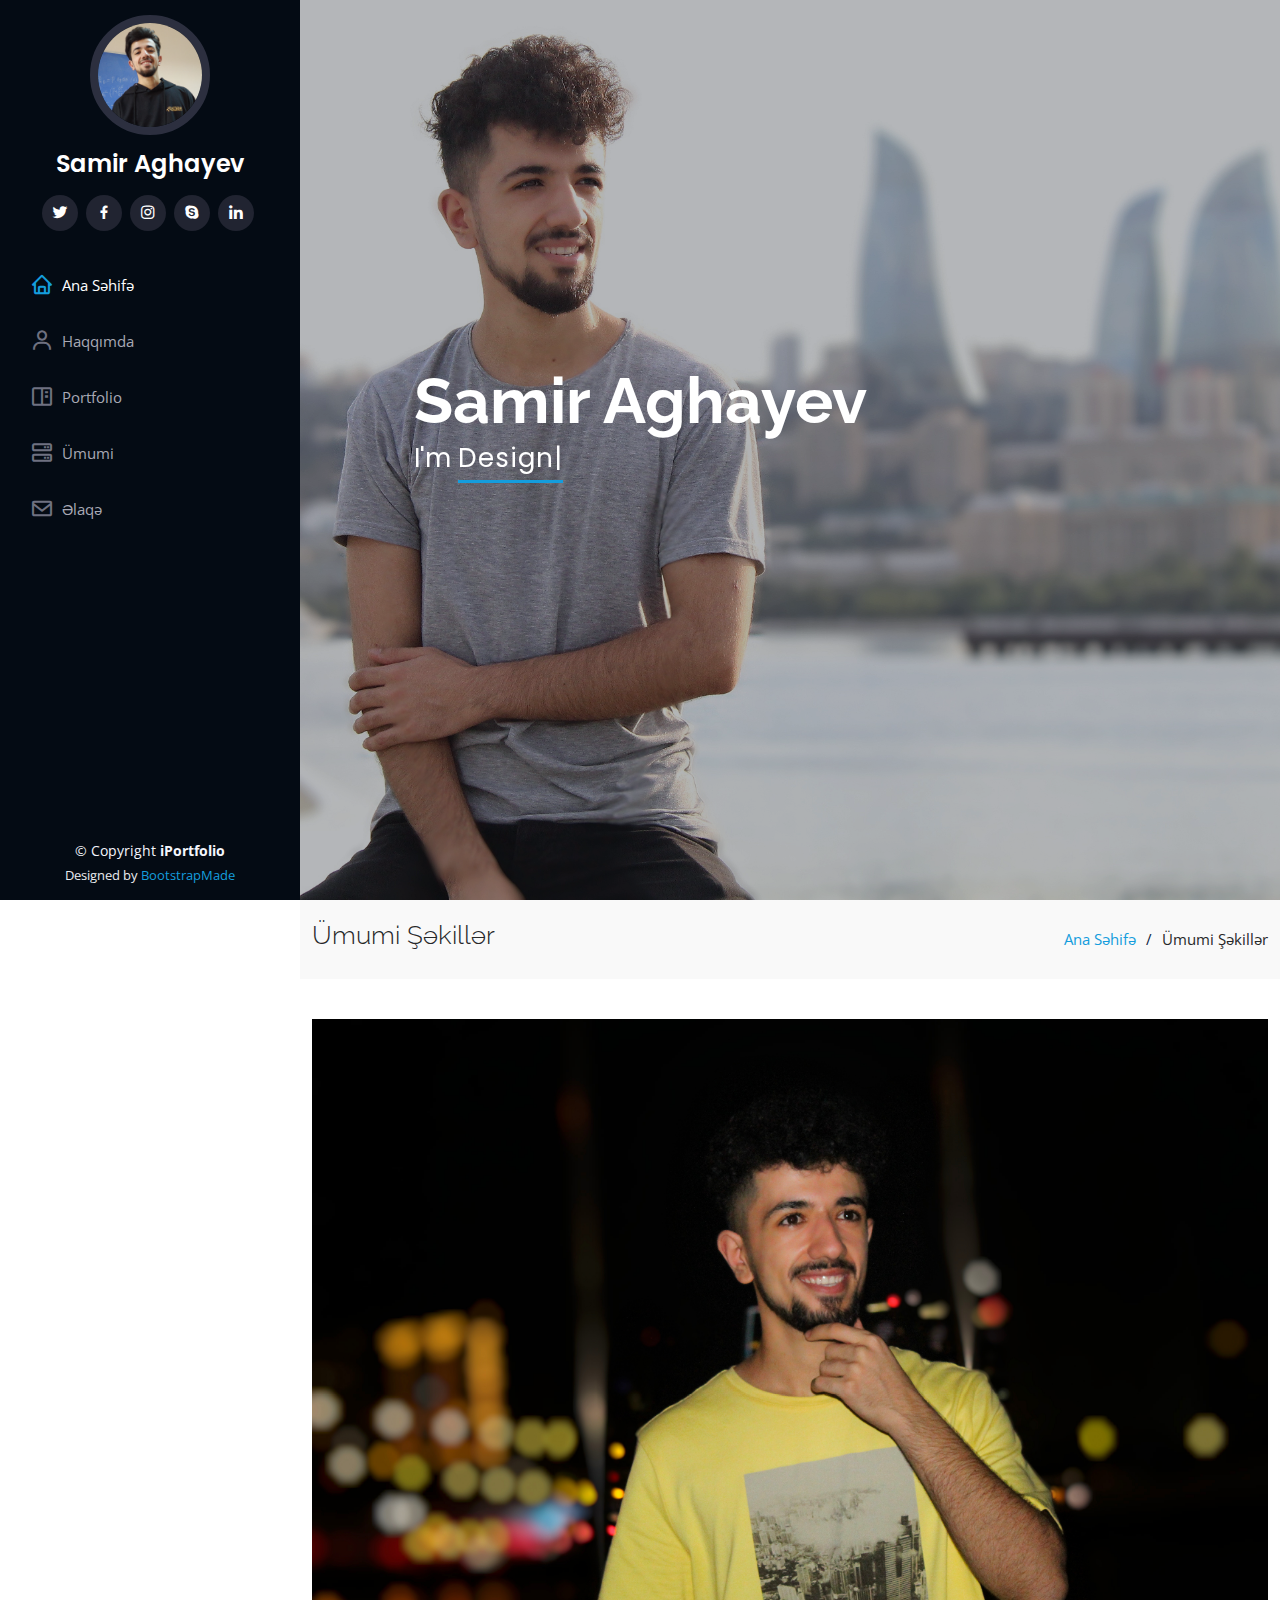
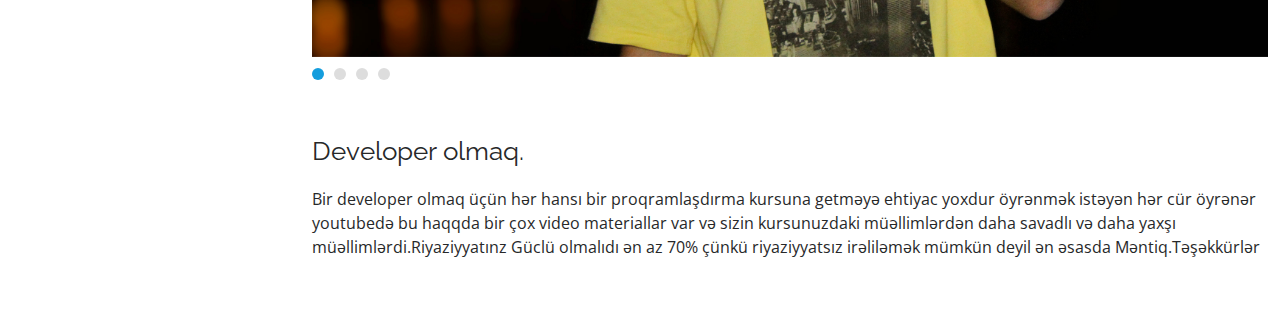
==== portfolio-details.html @ 98a458f2 "commit changes" ====
<!DOCTYPE html>
<html lang="en">

<head>
  <meta charset="utf-8">
  <meta content="width=device-width, initial-scale=1.0" name="viewport">

  <title>Aghayev's Page</title>
  <meta content="" name="description">
  <meta content="" name="keywords">

  <!-- Favicons -->
  <link href="assets/img/sa.png" rel="icon">
  <link href="assets/img/apple-touch-icon.png" rel="apple-touch-icon">

  <!-- Google Fonts -->
  <link href="https://fonts.googleapis.com/css?family=Open+Sans:300,300i,400,400i,600,600i,700,700i|Raleway:300,300i,400,400i,500,500i,600,600i,700,700i|Poppins:300,300i,400,400i,500,500i,600,600i,700,700i" rel="stylesheet">

  <!-- Vendor CSS Files -->
  <link href="assets/vendor/bootstrap/css/bootstrap.min.css" rel="stylesheet">
  <link href="assets/vendor/icofont/icofont.min.css" rel="stylesheet">
  <link href="assets/vendor/boxicons/css/boxicons.min.css" rel="stylesheet">
  <link href="assets/vendor/venobox/venobox.css" rel="stylesheet">
  <link href="assets/vendor/owl.carousel/assets/owl.carousel.min.css" rel="stylesheet">
  <link href="assets/vendor/aos/aos.css" rel="stylesheet">

  <!-- Template Main CSS File -->
  <link href="assets/css/style.css" rel="stylesheet">

  <!-- =======================================================
  * Template Name: iPortfolio - v2.0.3
  * Template URL: https://bootstrapmade.com/iportfolio-bootstrap-portfolio-websites-template/
  * Author: BootstrapMade.com
  * License: https://bootstrapmade.com/license/
  ======================================================== -->
</head>

<body>

  <!-- ======= Mobile nav toggle button ======= -->
  <button type="button" class="mobile-nav-toggle d-xl-none"><i class="icofont-navigation-menu"></i></button>

  <!-- ======= Header ======= -->
  <header id="header">
    <div class="d-flex flex-column">

      <div class="profile">
        <img src="assets/img/ded1.png" alt="" class="img-fluid rounded-circle">
        <h1 class="text-light"><a href="index.html">Samir Aghayev</a></h1>
        <div class="social-links mt-3 text-center">
          <a href="#" class="twitter"><i class="bx bxl-twitter"></i></a>
          <a href="#" class="facebook"><i class="bx bxl-facebook"></i></a>
          <a href="#" class="instagram"><i class="bx bxl-instagram"></i></a>
          <a href="#" class="google-plus"><i class="bx bxl-skype"></i></a>
          <a href="#" class="linkedin"><i class="bx bxl-linkedin"></i></a>
        </div>
      </div>

      <nav class="nav-menu">
        <ul>
          <li class="active"><a href="index.html"><i class="bx bx-home"></i> <span>Ana Səhifə</span></a></li>
          <li><a href="#about"><i class="bx bx-user"></i> <span>Haqqımda</span></a></li>
          <li><a href="#portfolio"><i class="bx bx-book-content"></i> Portfolio</a></li>
          <li><a href="#services"><i class="bx bx-server"></i> Ümumi</a></li>
          <li><a href="#contact"><i class="bx bx-envelope"></i> Əlaqə</a></li>

        </ul>
      </nav><!-- .nav-menu -->
      <button type="button" class="mobile-nav-toggle d-xl-none"><i class="icofont-navigation-menu"></i></button>

    </div>
  </header><!-- End Header -->

  <!-- ======= Hero Section ======= -->
  <section id="hero" class="d-flex flex-column justify-content-center align-items-center">
    <div class="hero-container" data-aos="fade-in">
      <h1>Samir Aghayev</h1>
      <p>I'm <span class="typed" data-typed-items="Designer, Developer, Student, Photographer"></span></p>
    </div>
  </section><!-- End Hero -->

  <main id="main">

    <!-- ======= Breadcrumbs ======= -->
    <section id="breadcrumbs" class="breadcrumbs">
      <div class="container">

        <div class="d-flex justify-content-between align-items-center">
          <h2>Ümumi Şəkillər</h2>
          <ol>
            <li><a href="index.html">Ana Səhifə</a></li>
            <li>Ümumi Şəkillər</li>
          </ol>
        </div>

      </div>
    </section><!-- End Breadcrumbs -->

    <!-- ======= Portfolio Details Section ======= -->
    <section id="portfolio-details" class="portfolio-details">
      <div class="container">

        <div class="portfolio-details-container">

          <div class="owl-carousel portfolio-details-carousel">
            <img src="assets/img/testimonials/1609260500590.jpg" class="img-fluid" alt="">
            <img src="assets/img/testimonials/1609260500582.jpeg" class="img-fluid" alt="">
            <img src="assets/img/testimonials/1609260500601.jpeg" class="img-fluid" alt="">
            <img src="assets/img/testimonials/1609260736816.jpeg" class="img-fluid" alt="">
          </div>

         

        <div class="portfolio-description">
          <h2>Developer olmaq.</h2>
          <p>
           Bir developer olmaq üçün hər hansı bir proqramlaşdırma kursuna getməyə ehtiyac yoxdur öyrənmək istəyən hər cür öyrənər youtubedə bu haqqda bir çox video materiallar var və sizin kursunuzdaki müəllimlərdən daha savadlı və daha yaxşı müəllimlərdi.Riyaziyyatınz Güclü olmalıdı ən az 70% çünkü riyaziyyatsız irəliləmək mümkün deyil ən əsasda Məntiq.Təşəkkürlər
          </p>
        </div>

      </div>
    </section><!-- End Portfolio Details Section -->

  </main><!-- End #main -->

  <!-- ======= Footer ======= -->
  <footer id="footer">
    <div class="container">
      <div class="copyright">
        &copy; Copyright <strong><span>iPortfolio</span></strong>
      </div>
      <div class="credits">
        <!-- All the links in the footer should remain intact. -->
        <!-- You can delete the links only if you purchased the pro version. -->
        <!-- Licensing information: https://bootstrapmade.com/license/ -->
        <!-- Purchase the pro version with working PHP/AJAX contact form: https://bootstrapmade.com/iportfolio-bootstrap-portfolio-websites-template/ -->
        Designed by <a href="https://bootstrapmade.com/">BootstrapMade</a>
      </div>
    </div>
  </footer><!-- End  Footer -->

  <a href="#" class="back-to-top"><i class="icofont-simple-up"></i></a>

  <!-- Vendor JS Files -->
  <script src="assets/vendor/jquery/jquery.min.js"></script>
  <script src="assets/vendor/bootstrap/js/bootstrap.bundle.min.js"></script>
  <script src="assets/vendor/jquery.easing/jquery.easing.min.js"></script>
  <script src="assets/vendor/php-email-form/validate.js"></script>
  <script src="assets/vendor/waypoints/jquery.waypoints.min.js"></script>
  <script src="assets/vendor/counterup/counterup.min.js"></script>
  <script src="assets/vendor/isotope-layout/isotope.pkgd.min.js"></script>
  <script src="assets/vendor/venobox/venobox.min.js"></script>
  <script src="assets/vendor/owl.carousel/owl.carousel.min.js"></script>
  <script src="assets/vendor/typed.js/typed.min.js"></script>
  <script src="assets/vendor/aos/aos.js"></script>

  <!-- Template Main JS File -->
  <script src="assets/js/main.js"></script>

</body>

</html>
---- assets/vendor/venobox/venobox.css ----
/* ------ venobox.css --------*/
.vbox-overlay *, .vbox-overlay *:before, .vbox-overlay *:after{
    -webkit-backface-visibility: hidden;
    -webkit-box-sizing:border-box;
    -moz-box-sizing:border-box;
    box-sizing:border-box;
}
.vbox-overlay * { 
    -webkit-backface-visibility: visible;
    backface-visibility: visible;
}
.vbox-overlay{
    display: -webkit-flex;
    display: flex;
    -webkit-flex-direction: column;
    flex-direction: column;
    -webkit-justify-content: center;
    justify-content: center;
    -webkit-align-items: center;
    align-items: center;
    position: fixed;
    left: 0;
    top: 0;
    bottom: 0;
    right: 0;
    z-index: 999999;
}

/* ----- navigation ----- */
.vbox-title{
    width: 100%;
    height: 40px;
    float: left;
    text-align: center;
    line-height: 28px;
    font-size: 12px;
    padding: 6px 50px;
    overflow: hidden;
    position: fixed;
    display: none;
    left: 0;
    z-index: 89;
}
.vbox-close{
    cursor: pointer;
    position: fixed;
    top: -1px;
    right: 0;
    width: 50px;
    height: 40px;
    padding: 6px;
    display: block;
    background-position:10px center;
    overflow: hidden;
    font-size: 24px;
    line-height: 1;
    text-align: center;
    z-index: 99;
}
.vbox-left{
    cursor: pointer;
    position: fixed;
    left: 0;
    height: 40px;
    overflow: hidden;
    line-height: 28px;
    font-size: 12px;
    z-index: 99;
    display: flex;
    align-items:center;
}
.vbox-num{
    display: inline-block;
    margin: 6px 0 6px 15px;
}
/* ----- Social share ----- */
.vbox-share{
    line-height: 28px;
    font-size: 12px;
    overflow: hidden;
    position: fixed;
    left: 0;
    z-index: 98;
    display: flex;
    align-items:center;
    justify-content: center;
    width: 100%;
    text-align: center;
}
.vbox-share svg{
    max-height: 28px;
    width: 28px;
    z-index: 10;
    margin-left: 12px;
    margin-top: 6px;
    margin-bottom: 6px;
    vertical-align: middle;
}


/* ----- navigation ARROWS ----- */
.vbox-next, .vbox-prev{
    position: fixed;
    top: 50%;
    margin-top: -15px;
    overflow: hidden;
    cursor: pointer;
    display: block;
    width: 45px;
    height: 45px;
    z-index: 99;
}
.vbox-next span, .vbox-prev span{
    position: relative;
    width: 20px;
    height: 20px;
    border: 2px solid transparent;
    border-top-color: #B6B6B6;
    border-right-color: #B6B6B6;
    text-indent: -100px;
    position: absolute;
    top: 8px;
    display: block;
}
.vbox-prev{
    left: 15px;
}
.vbox-next{
    right: 15px;
}
.vbox-prev span{
    left: 10px;
    -ms-transform: rotate(-135deg);
    -webkit-transform: rotate(-135deg);
    transform: rotate(-135deg);
}
.vbox-next span{
    -ms-transform: rotate(45deg);
    -webkit-transform: rotate(45deg);
    transform: rotate(45deg);
    right: 10px;
}
/* ------- inline window ------ */
.vbox-inline{
    width: 420px;
    height: 315px;
    height: 70vh;
    padding: 10px;
    background: #fff;
    margin: 0 auto;
    overflow: auto;
    text-align: left;
}
/* ------- Video & iFrames window ------ */
.venoframe{
    max-width: 100%;
    width: 100%;
    border: none;
    width: 100%;
    height: 260px;
    height: 70vh;
}
.venoframe.vbvid{
    height: 260px;
}
@media (min-width: 768px) {
    .venoframe, .vbox-inline{
        width: 90%;
        height: 360px;
        height: 70vh;
    }
    .venoframe.vbvid{
        width: 640px;
        height: 360px;
    }
}
@media (min-width: 992px) {
    .venoframe, .vbox-inline{
        max-width: 1200px;
        width: 80%;
        height: 540px;
        height: 70vh;
    }
    .venoframe.vbvid{
        width: 960px;
        height: 540px;
    }
}
/* 
Please do NOT edit this part! 
or at least read this note: http://i.imgur.com/7C0ws9e.gif
*/
.vbox-open{
    overflow: hidden;
}
.vbox-container{
    position: absolute;
    left: 0;
    right: 0;
    top: 0;
    bottom: 0;
    overflow-x: hidden;
    overflow-y: scroll;
    overflow-scrolling: touch;
    -webkit-overflow-scrolling: touch;
    z-index: 20;
    max-height: 100%;

}

.vbox-content{
    text-align: center;
    float: left;
    width: 100%;
    position: relative;
    overflow: hidden;
    padding: 20px 4%;
}
.vbox-container img{
    max-width: 100%;
    height: auto;
}
.vbox-figlio{
    box-shadow: 0 0 12px rgba(0,0,0,0.19), 0 6px 6px rgba(0,0,0,0.23);
    max-width: 100%;
    text-align: initial;
}
img.vbox-figlio{
    -webkit-user-select: none;
-khtml-user-select: none;
-moz-user-select: none;
-o-user-select: none;
user-select: none;
}
.vbox-content.swipe-left{
    margin-left: -200px !important;
}
.vbox-content.swipe-right{
    margin-left: 200px !important;
}
.vbox-animated{
    webkit-transition: margin 300ms ease-out;
    transition: margin 300ms ease-out;
}

/* ---------- preloader ----------
 * SPINKIT 
 * http://tobiasahlin.com/spinkit/
-------------------------------- */
.sk-double-bounce,.sk-rotating-plane{width:40px;height:40px;margin:40px auto}.sk-rotating-plane{background-color:#333;-webkit-animation:sk-rotatePlane 1.2s infinite ease-in-out;animation:sk-rotatePlane 1.2s infinite ease-in-out}@-webkit-keyframes sk-rotatePlane{0%{-webkit-transform:perspective(120px) rotateX(0) rotateY(0);transform:perspective(120px) rotateX(0) rotateY(0)}50%{-webkit-transform:perspective(120px) rotateX(-180.1deg) rotateY(0);transform:perspective(120px) rotateX(-180.1deg) rotateY(0)}100%{-webkit-transform:perspective(120px) rotateX(-180deg) rotateY(-179.9deg);transform:perspective(120px) rotateX(-180deg) rotateY(-179.9deg)}}@keyframes sk-rotatePlane{0%{-webkit-transform:perspective(120px) rotateX(0) rotateY(0);transform:perspective(120px) rotateX(0) rotateY(0)}50%{-webkit-transform:perspective(120px) rotateX(-180.1deg) rotateY(0);transform:perspective(120px) rotateX(-180.1deg) rotateY(0)}100%{-webkit-transform:perspective(120px) rotateX(-180deg) rotateY(-179.9deg);transform:perspective(120px) rotateX(-180deg) rotateY(-179.9deg)}}.sk-double-bounce{position:relative}.sk-double-bounce .sk-child{width:100%;height:100%;border-radius:50%;background-color:#333;opacity:.6;position:absolute;top:0;left:0;-webkit-animation:sk-doubleBounce 2s infinite ease-in-out;animation:sk-doubleBounce 2s infinite ease-in-out}.sk-chasing-dots .sk-child,.sk-spinner-pulse,.sk-three-bounce .sk-child{background-color:#333;border-radius:100%}.sk-double-bounce .sk-double-bounce2{-webkit-animation-delay:-1s;animation-delay:-1s}@-webkit-keyframes sk-doubleBounce{0%,100%{-webkit-transform:scale(0);transform:scale(0)}50%{-webkit-transform:scale(1);transform:scale(1)}}@keyframes sk-doubleBounce{0%,100%{-webkit-transform:scale(0);transform:scale(0)}50%{-webkit-transform:scale(1);transform:scale(1)}}.sk-wave{margin:40px auto;width:50px;height:40px;text-align:center;font-size:10px}.sk-wave .sk-rect{background-color:#333;height:100%;width:6px;display:inline-block;-webkit-animation:sk-waveStretchDelay 1.2s infinite ease-in-out;animation:sk-waveStretchDelay 1.2s infinite ease-in-out}.sk-wave .sk-rect1{-webkit-animation-delay:-1.2s;animation-delay:-1.2s}.sk-wave .sk-rect2{-webkit-animation-delay:-1.1s;animation-delay:-1.1s}.sk-wave .sk-rect3{-webkit-animation-delay:-1s;animation-delay:-1s}.sk-wave .sk-rect4{-webkit-animation-delay:-.9s;animation-delay:-.9s}.sk-wave .sk-rect5{-webkit-animation-delay:-.8s;animation-delay:-.8s}@-webkit-keyframes sk-waveStretchDelay{0%,100%,40%{-webkit-transform:scaleY(.4);transform:scaleY(.4)}20%{-webkit-transform:scaleY(1);transform:scaleY(1)}}@keyframes sk-waveStretchDelay{0%,100%,40%{-webkit-transform:scaleY(.4);transform:scaleY(.4)}20%{-webkit-transform:scaleY(1);transform:scaleY(1)}}.sk-wandering-cubes{margin:40px auto;width:40px;height:40px;position:relative}.sk-wandering-cubes .sk-cube{background-color:#333;width:10px;height:10px;position:absolute;top:0;left:0;-webkit-animation:sk-wanderingCube 1.8s ease-in-out -1.8s infinite both;animation:sk-wanderingCube 1.8s ease-in-out -1.8s infinite both}.sk-chasing-dots,.sk-spinner-pulse{width:40px;height:40px;margin:40px auto}.sk-wandering-cubes .sk-cube2{-webkit-animation-delay:-.9s;animation-delay:-.9s}@-webkit-keyframes sk-wanderingCube{0%{-webkit-transform:rotate(0);transform:rotate(0)}25%{-webkit-transform:translateX(30px) rotate(-90deg) scale(.5);transform:translateX(30px) rotate(-90deg) scale(.5)}50%{-webkit-transform:translateX(30px) translateY(30px) rotate(-179deg);transform:translateX(30px) translateY(30px) rotate(-179deg)}50.1%{-webkit-transform:translateX(30px) translateY(30px) rotate(-180deg);transform:translateX(30px) translateY(30px) rotate(-180deg)}75%{-webkit-transform:translateX(0) translateY(30px) rotate(-270deg) scale(.5);transform:translateX(0) translateY(30px) rotate(-270deg) scale(.5)}100%{-webkit-transform:rotate(-360deg);transform:rotate(-360deg)}}@keyframes sk-wanderingCube{0%{-webkit-transform:rotate(0);transform:rotate(0)}25%{-webkit-transform:translateX(30px) rotate(-90deg) scale(.5);transform:translateX(30px) rotate(-90deg) scale(.5)}50%{-webkit-transform:translateX(30px) translateY(30px) rotate(-179deg);transform:translateX(30px) translateY(30px) rotate(-179deg)}50.1%{-webkit-transform:translateX(30px) translateY(30px) rotate(-180deg);transform:translateX(30px) translateY(30px) rotate(-180deg)}75%{-webkit-transform:translateX(0) translateY(30px) rotate(-270deg) scale(.5);transform:translateX(0) translateY(30px) rotate(-270deg) scale(.5)}100%{-webkit-transform:rotate(-360deg);transform:rotate(-360deg)}}.sk-spinner-pulse{-webkit-animation:sk-pulseScaleOut 1s infinite ease-in-out;animation:sk-pulseScaleOut 1s infinite ease-in-out}@-webkit-keyframes sk-pulseScaleOut{0%{-webkit-transform:scale(0);transform:scale(0)}100%{-webkit-transform:scale(1);transform:scale(1);opacity:0}}@keyframes sk-pulseScaleOut{0%{-webkit-transform:scale(0);transform:scale(0)}100%{-webkit-transform:scale(1);transform:scale(1);opacity:0}}.sk-chasing-dots{position:relative;text-align:center;-webkit-animation:sk-chasingDotsRotate 2s infinite linear;animation:sk-chasingDotsRotate 2s infinite linear}.sk-chasing-dots .sk-child{width:60%;height:60%;display:inline-block;position:absolute;top:0;-webkit-animation:sk-chasingDotsBounce 2s infinite ease-in-out;animation:sk-chasingDotsBounce 2s infinite ease-in-out}.sk-chasing-dots .sk-dot2{top:auto;bottom:0;-webkit-animation-delay:-1s;animation-delay:-1s}@-webkit-keyframes sk-chasingDotsRotate{100%{-webkit-transform:rotate(360deg);transform:rotate(360deg)}}@keyframes sk-chasingDotsRotate{100%{-webkit-transform:rotate(360deg);transform:rotate(360deg)}}@-webkit-keyframes sk-chasingDotsBounce{0%,100%{-webkit-transform:scale(0);transform:scale(0)}50%{-webkit-transform:scale(1);transform:scale(1)}}@keyframes sk-chasingDotsBounce{0%,100%{-webkit-transform:scale(0);transform:scale(0)}50%{-webkit-transform:scale(1);transform:scale(1)}}.sk-three-bounce{margin:40px auto;width:80px;text-align:center}.sk-three-bounce .sk-child{width:20px;height:20px;display:inline-block;-webkit-animation:sk-three-bounce 1.4s ease-in-out 0s infinite both;animation:sk-three-bounce 1.4s ease-in-out 0s infinite both}.sk-circle .sk-child:before,.sk-fading-circle .sk-circle:before{display:block;border-radius:100%;content:'';background-color:#333}.sk-three-bounce .sk-bounce1{-webkit-animation-delay:-.32s;animation-delay:-.32s}.sk-three-bounce .sk-bounce2{-webkit-animation-delay:-.16s;animation-delay:-.16s}@-webkit-keyframes sk-three-bounce{0%,100%,80%{-webkit-transform:scale(0);transform:scale(0)}40%{-webkit-transform:scale(1);transform:scale(1)}}@keyframes sk-three-bounce{0%,100%,80%{-webkit-transform:scale(0);transform:scale(0)}40%{-webkit-transform:scale(1);transform:scale(1)}}.sk-circle{margin:40px auto;width:40px;height:40px;position:relative}.sk-circle .sk-child{width:100%;height:100%;position:absolute;left:0;top:0}.sk-circle .sk-child:before{margin:0 auto;width:15%;height:15%;-webkit-animation:sk-circleBounceDelay 1.2s infinite ease-in-out both;animation:sk-circleBounceDelay 1.2s infinite ease-in-out both}.sk-circle .sk-circle2{-webkit-transform:rotate(30deg);-ms-transform:rotate(30deg);transform:rotate(30deg)}.sk-circle .sk-circle3{-webkit-transform:rotate(60deg);-ms-transform:rotate(60deg);transform:rotate(60deg)}.sk-circle .sk-circle4{-webkit-transform:rotate(90deg);-ms-transform:rotate(90deg);transform:rotate(90deg)}.sk-circle .sk-circle5{-webkit-transform:rotate(120deg);-ms-transform:rotate(120deg);transform:rotate(120deg)}.sk-circle .sk-circle6{-webkit-transform:rotate(150deg);-ms-transform:rotate(150deg);transform:rotate(150deg)}.sk-circle .sk-circle7{-webkit-transform:rotate(180deg);-ms-transform:rotate(180deg);transform:rotate(180deg)}.sk-circle .sk-circle8{-webkit-transform:rotate(210deg);-ms-transform:rotate(210deg);transform:rotate(210deg)}.sk-circle .sk-circle9{-webkit-transform:rotate(240deg);-ms-transform:rotate(240deg);transform:rotate(240deg)}.sk-circle .sk-circle10{-webkit-transform:rotate(270deg);-ms-transform:rotate(270deg);transform:rotate(270deg)}.sk-circle .sk-circle11{-webkit-transform:rotate(300deg);-ms-transform:rotate(300deg);transform:rotate(300deg)}.sk-circle .sk-circle12{-webkit-transform:rotate(330deg);-ms-transform:rotate(330deg);transform:rotate(330deg)}.sk-circle .sk-circle2:before{-webkit-animation-delay:-1.1s;animation-delay:-1.1s}.sk-circle .sk-circle3:before{-webkit-animation-delay:-1s;animation-delay:-1s}.sk-circle .sk-circle4:before{-webkit-animation-delay:-.9s;animation-delay:-.9s}.sk-circle .sk-circle5:before{-webkit-animation-delay:-.8s;animation-delay:-.8s}.sk-circle .sk-circle6:before{-webkit-animation-delay:-.7s;animation-delay:-.7s}.sk-circle .sk-circle7:before{-webkit-animation-delay:-.6s;animation-delay:-.6s}.sk-circle .sk-circle8:before{-webkit-animation-delay:-.5s;animation-delay:-.5s}.sk-circle .sk-circle9:before{-webkit-animation-delay:-.4s;animation-delay:-.4s}.sk-circle .sk-circle10:before{-webkit-animation-delay:-.3s;animation-delay:-.3s}.sk-circle .sk-circle11:before{-webkit-animation-delay:-.2s;animation-delay:-.2s}.sk-circle .sk-circle12:before{-webkit-animation-delay:-.1s;animation-delay:-.1s}@-webkit-keyframes sk-circleBounceDelay{0%,100%,80%{-webkit-transform:scale(0);transform:scale(0)}40%{-webkit-transform:scale(1);transform:scale(1)}}@keyframes sk-circleBounceDelay{0%,100%,80%{-webkit-transform:scale(0);transform:scale(0)}40%{-webkit-transform:scale(1);transform:scale(1)}}.sk-cube-grid{width:40px;height:40px;margin:40px auto}.sk-cube-grid .sk-cube{width:33.33%;height:33.33%;background-color:#333;float:left;-webkit-animation:sk-cubeGridScaleDelay 1.3s infinite ease-in-out;animation:sk-cubeGridScaleDelay 1.3s infinite ease-in-out}.sk-cube-grid .sk-cube1{-webkit-animation-delay:.2s;animation-delay:.2s}.sk-cube-grid .sk-cube2{-webkit-animation-delay:.3s;animation-delay:.3s}.sk-cube-grid .sk-cube3{-webkit-animation-delay:.4s;animation-delay:.4s}.sk-cube-grid .sk-cube4{-webkit-animation-delay:.1s;animation-delay:.1s}.sk-cube-grid .sk-cube5{-webkit-animation-delay:.2s;animation-delay:.2s}.sk-cube-grid .sk-cube6{-webkit-animation-delay:.3s;animation-delay:.3s}.sk-cube-grid .sk-cube7{-webkit-animation-delay:0ms;animation-delay:0ms}.sk-cube-grid .sk-cube8{-webkit-animation-delay:.1s;animation-delay:.1s}.sk-cube-grid .sk-cube9{-webkit-animation-delay:.2s;animation-delay:.2s}@-webkit-keyframes sk-cubeGridScaleDelay{0%,100%,70%{-webkit-transform:scale3D(1,1,1);transform:scale3D(1,1,1)}35%{-webkit-transform:scale3D(0,0,1);transform:scale3D(0,0,1)}}@keyframes sk-cubeGridScaleDelay{0%,100%,70%{-webkit-transform:scale3D(1,1,1);transform:scale3D(1,1,1)}35%{-webkit-transform:scale3D(0,0,1);transform:scale3D(0,0,1)}}.sk-fading-circle{margin:40px auto;width:40px;height:40px;position:relative}.sk-fading-circle .sk-circle{width:100%;height:100%;position:absolute;left:0;top:0}.sk-fading-circle .sk-circle:before{margin:0 auto;width:15%;height:15%;-webkit-animation:sk-circleFadeDelay 1.2s infinite ease-in-out both;animation:sk-circleFadeDelay 1.2s infinite ease-in-out both}.sk-fading-circle .sk-circle2{-webkit-transform:rotate(30deg);-ms-transform:rotate(30deg);transform:rotate(30deg)}.sk-fading-circle .sk-circle3{-webkit-transform:rotate(60deg);-ms-transform:rotate(60deg);transform:rotate(60deg)}.sk-fading-circle .sk-circle4{-webkit-transform:rotate(90deg);-ms-transform:rotate(90deg);transform:rotate(90deg)}.sk-fading-circle .sk-circle5{-webkit-transform:rotate(120deg);-ms-transform:rotate(120deg);transform:rotate(120deg)}.sk-fading-circle .sk-circle6{-webkit-transform:rotate(150deg);-ms-transform:rotate(150deg);transform:rotate(150deg)}.sk-fading-circle .sk-circle7{-webkit-transform:rotate(180deg);-ms-transform:rotate(180deg);transform:rotate(180deg)}.sk-fading-circle .sk-circle8{-webkit-transform:rotate(210deg);-ms-transform:rotate(210deg);transform:rotate(210deg)}.sk-fading-circle .sk-circle9{-webkit-transform:rotate(240deg);-ms-transform:rotate(240deg);transform:rotate(240deg)}.sk-fading-circle .sk-circle10{-webkit-transform:rotate(270deg);-ms-transform:rotate(270deg);transform:rotate(270deg)}.sk-fading-circle .sk-circle11{-webkit-transform:rotate(300deg);-ms-transform:rotate(300deg);transform:rotate(300deg)}.sk-fading-circle .sk-circle12{-webkit-transform:rotate(330deg);-ms-transform:rotate(330deg);transform:rotate(330deg)}.sk-fading-circle .sk-circle2:before{-webkit-animation-delay:-1.1s;animation-delay:-1.1s}.sk-fading-circle .sk-circle3:before{-webkit-animation-delay:-1s;animation-delay:-1s}.sk-fading-circle .sk-circle4:before{-webkit-animation-delay:-.9s;animation-delay:-.9s}.sk-fading-circle .sk-circle5:before{-webkit-animation-delay:-.8s;animation-delay:-.8s}.sk-fading-circle .sk-circle6:before{-webkit-animation-delay:-.7s;animation-delay:-.7s}.sk-fading-circle .sk-circle7:before{-webkit-animation-delay:-.6s;animation-delay:-.6s}.sk-fading-circle .sk-circle8:before{-webkit-animation-delay:-.5s;animation-delay:-.5s}.sk-fading-circle .sk-circle9:before{-webkit-animation-delay:-.4s;animation-delay:-.4s}.sk-fading-circle .sk-circle10:before{-webkit-animation-delay:-.3s;animation-delay:-.3s}.sk-fading-circle .sk-circle11:before{-webkit-animation-delay:-.2s;animation-delay:-.2s}.sk-fading-circle .sk-circle12:before{-webkit-animation-delay:-.1s;animation-delay:-.1s}@-webkit-keyframes sk-circleFadeDelay{0%,100%,39%{opacity:0}40%{opacity:1}}@keyframes sk-circleFadeDelay{0%,100%,39%{opacity:0}40%{opacity:1}}.sk-folding-cube{margin:40px auto;width:40px;height:40px;position:relative;-webkit-transform:rotateZ(45deg);transform:rotateZ(45deg)}.sk-folding-cube .sk-cube{float:left;width:50%;height:50%;position:relative;-webkit-transform:scale(1.1);-ms-transform:scale(1.1);transform:scale(1.1)}.sk-folding-cube .sk-cube:before{content:'';position:absolute;top:0;left:0;width:100%;height:100%;background-color:#333;-webkit-animation:sk-foldCubeAngle 2.4s infinite linear both;animation:sk-foldCubeAngle 2.4s infinite linear both;-webkit-transform-origin:100% 100%;-ms-transform-origin:100% 100%;transform-origin:100% 100%}.sk-folding-cube .sk-cube2{-webkit-transform:scale(1.1) rotateZ(90deg);transform:scale(1.1) rotateZ(90deg)}.sk-folding-cube .sk-cube3{-webkit-transform:scale(1.1) rotateZ(180deg);transform:scale(1.1) rotateZ(180deg)}.sk-folding-cube .sk-cube4{-webkit-transform:scale(1.1) rotateZ(270deg);transform:scale(1.1) rotateZ(270deg)}.sk-folding-cube .sk-cube2:before{-webkit-animation-delay:.3s;animation-delay:.3s}.sk-folding-cube .sk-cube3:before{-webkit-animation-delay:.6s;animation-delay:.6s}.sk-folding-cube .sk-cube4:before{-webkit-animation-delay:.9s;animation-delay:.9s}@-webkit-keyframes sk-foldCubeAngle{0%,10%{-webkit-transform:perspective(140px) rotateX(-180deg);transform:perspective(140px) rotateX(-180deg);opacity:0}25%,75%{-webkit-transform:perspective(140px) rotateX(0);transform:perspective(140px) rotateX(0);opacity:1}100%,90%{-webkit-transform:perspective(140px) rotateY(180deg);transform:perspective(140px) rotateY(180deg);opacity:0}}@keyframes sk-foldCubeAngle{0%,10%{-webkit-transform:perspective(140px) rotateX(-180deg);transform:perspective(140px) rotateX(-180deg);opacity:0}25%,75%{-webkit-transform:perspective(140px) rotateX(0);transform:perspective(140px) rotateX(0);opacity:1}100%,90%{-webkit-transform:perspective(140px) rotateY(180deg);transform:perspective(140px) rotateY(180deg);opacity:0}}
---- assets/css/style.css ----
/**
* Template Name: iPortfolio - v2.0.3
* Template URL: https://bootstrapmade.com/iportfolio-bootstrap-portfolio-websites-template/
* Author: BootstrapMade.com
* License: https://bootstrapmade.com/license/
*/

/*--------------------------------------------------------------
# General
--------------------------------------------------------------*/
body {
  font-family: "Open Sans", sans-serif;
  color: #272829;
}

a {
  color: #149ddd;
  text-decoration: none;
}

a:hover {
  color: #37b3ed;
  text-decoration: none;
}

h1,
h2,
h3,
h4,
h5,
h6 {
  font-family: "Raleway", sans-serif;
}

@media (prefers-reduced-motion: no-preference) {
  :root {
    scroll-behavior: auto;
  }
}

/*--------------------------------------------------------------
# Back to top button
--------------------------------------------------------------*/
.back-to-top {
  position: fixed;
  display: none;
  width: 40px;
  height: 40px;
  border-radius: 50px;
  right: 15px;
  bottom: 15px;
  background: #149ddd;
  color: #fff;
  transition: display 0.5s ease-in-out;
  z-index: 99999;
}

.back-to-top i {
  font-size: 24px;
  position: absolute;
  top: 7px;
  left: 8px;
}

.back-to-top:hover {
  color: #fff;
  background: #2eafec;
  transition: background 0.2s ease-in-out;
}

/*--------------------------------------------------------------
# Header
--------------------------------------------------------------*/
#header {
  position: fixed;
  top: 0;
  left: 0;
  bottom: 0;
  width: 300px;
  transition: all ease-in-out 0.5s;
  z-index: 9997;
  transition: all 0.5s;
  padding: 0 15px;
  background: #040b14;
  overflow-y: auto;
}

#header .profile img {
  margin: 15px auto;
  display: block;
  width: 120px;
  border: 8px solid #2c2f3f;
}

#header .profile h1 {
  font-size: 24px;
  margin: 0;
  padding: 0;
  font-weight: 600;
  -moz-text-align-last: center;
  text-align-last: center;
  font-family: "Poppins", sans-serif;
}

#header .profile h1 a,
#header .profile h1 a:hover {
  color: #fff;
  text-decoration: none;
}

#header .profile .social-links a {
  font-size: 18px;
  display: inline-block;
  background: #212431;
  color: #fff;
  line-height: 1;
  padding: 8px 0;
  margin-right: 4px;
  border-radius: 50%;
  text-align: center;
  width: 36px;
  height: 36px;
  transition: 0.3s;
}

#header .profile .social-links a:hover {
  background: #149ddd;
  color: #fff;
  text-decoration: none;
}

#main {
  margin-left: 300px;
}

@media (max-width: 1199px) {
  #header {
    left: -300px;
  }
  #main {
    margin-left: 0;
  }
}

/*--------------------------------------------------------------
# Navigation Menu
--------------------------------------------------------------*/
/* Desktop Navigation */
.nav-menu {
  padding-top: 30px;
}

.nav-menu * {
  margin: 0;
  padding: 0;
  list-style: none;
}

.nav-menu > ul > li {
  position: relative;
  white-space: nowrap;
}

.nav-menu a {
  display: flex;
  align-items: center;
  color: #a8a9b4;
  padding: 12px 15px;
  margin-bottom: 8px;
  transition: 0.3s;
  font-size: 15px;
}

.nav-menu a i {
  font-size: 24px;
  padding-right: 8px;
  color: #6f7180;
}

.nav-menu a:hover,
.nav-menu .active > a,
.nav-menu li:hover > a {
  text-decoration: none;
  color: #fff;
}

.nav-menu a:hover i,
.nav-menu .active > a i,
.nav-menu li:hover > a i {
  color: #149ddd;
}

/* Mobile Navigation */
.mobile-nav-toggle {
  position: fixed;
  right: 15px;
  top: 15px;
  z-index: 9998;
  border: 0;
  background: none;
  font-size: 24px;
  transition: all 0.4s;
  outline: none !important;
  line-height: 1;
  cursor: pointer;
  text-align: right;
}

.mobile-nav-toggle i {
  color: #149ddd;
}

.mobile-nav-active {
  overflow: hidden;
}

.mobile-nav-active #header {
  left: 0;
}

.mobile-nav-active .mobile-nav-toggle i {
  color: #fff;
}

/*--------------------------------------------------------------
# Hero Section
--------------------------------------------------------------*/
#hero {
  width: 100%;
  height: 100vh;
  background: url("../img/samir2.jpg") top center;
  background-size: cover;
}

#hero:before {
  content: "";
  background: rgba(5, 13, 24, 0.3);
  position: absolute;
  bottom: 0;
  top: 0;
  left: 0;
  right: 0;
  z-index: 1;
}

#hero .hero-container {
  position: relative;
  z-index: 2;
  min-width: 300px;
}

#hero h1 {
  margin: 0 0 10px 0;
  font-size: 64px;
  font-weight: 700;
  line-height: 56px;
  color: #fff;
}

#hero p {
  color: #fff;
  margin-bottom: 50px;
  font-size: 26px;
  font-family: "Poppins", sans-serif;
}

#hero p span {
  color: #fff;
  padding-bottom: 4px;
  letter-spacing: 1px;
  border-bottom: 3px solid #149ddd;
}

@media (min-width: 1024px) {
  #hero {
    background-attachment: fixed;
  }
}

@media (max-width: 768px) {
  #hero h1 {
    font-size: 28px;
    line-height: 36px;
  }
  #hero h2 {
    font-size: 18px;
    line-height: 24px;
    margin-bottom: 30px;
  }
}

/*--------------------------------------------------------------
# Sections General
--------------------------------------------------------------*/
section {
  padding: 60px 0;
  overflow: hidden;
}

.section-bg {
  background: #f5f8fd;
}

.section-title {
  padding-bottom: 30px;
}

.section-title h2 {
  font-size: 32px;
  font-weight: bold;
  margin-bottom: 20px;
  padding-bottom: 20px;
  position: relative;
  color: #173b6c;
}

.section-title h2::after {
  content: "";
  position: absolute;
  display: block;
  width: 50px;
  height: 3px;
  background: #149ddd;
  bottom: 0;
  left: 0;
}

.section-title p {
  margin-bottom: 0;
}

/*--------------------------------------------------------------
# About
--------------------------------------------------------------*/
.about .content h3 {
  font-weight: 700;
  font-size: 26px;
  color: #173b6c;
}

.about .content ul {
  list-style: none;
  padding: 0;
}

.about .content ul li {
  padding-bottom: 10px;
}

.about .content ul i {
  font-size: 20px;
  padding-right: 2px;
  color: #149ddd;
}

.about .content p:last-child {
  margin-bottom: 0;
}

/*--------------------------------------------------------------
# Facts
--------------------------------------------------------------*/
.facts {
  padding-bottom: 30px;
}

.facts .count-box {
  padding: 30px;
  width: 100%;
}

.facts .count-box i {
  display: block;
  font-size: 44px;
  color: #149ddd;
  float: left;
}

.facts .count-box span {
  font-size: 48px;
  line-height: 40px;
  display: block;
  font-weight: 700;
  color: #050d18;
  margin-left: 60px;
}

.facts .count-box p {
  padding: 15px 0 0 0;
  margin: 0 0 0 60px;
  font-family: "Raleway", sans-serif;
  font-size: 14px;
  color: #122f57;
}

.facts .count-box a {
  font-weight: 600;
  display: block;
  margin-top: 20px;
  color: #122f57;
  font-size: 15px;
  font-family: "Poppins", sans-serif;
  transition: ease-in-out 0.3s;
}

.facts .count-box a:hover {
  color: #1f5297;
}

/*--------------------------------------------------------------
# Akills
--------------------------------------------------------------*/
.skills .progress {
  height: 60px;
  display: block;
  background: none;
  border-radius: 0;
}

.skills .progress .skill {
  padding: 0;
  margin: 0 0 6px 0;
  text-transform: uppercase;
  display: block;
  font-weight: 600;
  font-family: "Poppins", sans-serif;
  color: #050d18;
}

.skills .progress .skill .val {
  float: right;
  font-style: normal;
}

.skills .progress-bar-wrap {
  background: #dce8f8;
  height: 10px;
}

.skills .progress-bar {
  width: 1px;
  height: 10px;
  transition: 0.9s;
  background-color: #149ddd;
}

/*--------------------------------------------------------------
# Resume
--------------------------------------------------------------*/
.resume .resume-title {
  font-size: 26px;
  font-weight: 700;
  margin-top: 20px;
  margin-bottom: 20px;
  color: #050d18;
}

.resume .resume-item {
  padding: 0 0 20px 20px;
  margin-top: -2px;
  border-left: 2px solid #1f5297;
  position: relative;
}

.resume .resume-item h4 {
  line-height: 18px;
  font-size: 18px;
  font-weight: 600;
  text-transform: uppercase;
  font-family: "Poppins", sans-serif;
  color: #050d18;
  margin-bottom: 10px;
}

.resume .resume-item h5 {
  font-size: 16px;
  background: #e4edf9;
  padding: 5px 15px;
  display: inline-block;
  font-weight: 600;
  margin-bottom: 10px;
}

.resume .resume-item ul {
  padding-left: 20px;
}

.resume .resume-item ul li {
  padding-bottom: 10px;
}

.resume .resume-item:last-child {
  padding-bottom: 0;
}

.resume .resume-item::before {
  content: "";
  position: absolute;
  width: 16px;
  height: 16px;
  border-radius: 50px;
  left: -9px;
  top: 0;
  background: #fff;
  border: 2px solid #1f5297;
}

/*--------------------------------------------------------------
# Portfolio
--------------------------------------------------------------*/
.portfolio .portfolio-item {
  margin-bottom: 30px;
}

.portfolio #portfolio-flters {
  padding: 0;
  margin: 0 auto 35px auto;
  list-style: none;
  text-align: center;
  background: #fff;
  border-radius: 50px;
  padding: 2px 15px;
}

.portfolio #portfolio-flters li {
  cursor: pointer;
  display: inline-block;
  padding: 10px 15px 8px 15px;
  font-size: 14px;
  font-weight: 600;
  line-height: 1;
  text-transform: uppercase;
  color: #272829;
  margin-bottom: 5px;
  transition: all 0.3s ease-in-out;
}

.portfolio #portfolio-flters li:hover,
.portfolio #portfolio-flters li.filter-active {
  color: #149ddd;
}

.portfolio #portfolio-flters li:last-child {
  margin-right: 0;
}

.portfolio .portfolio-wrap {
  transition: 0.3s;
  position: relative;
  overflow: hidden;
  z-index: 1;
}

.portfolio .portfolio-wrap::before {
  content: "";
  background: rgba(255, 255, 255, 0.5);
  position: absolute;
  left: 0;
  right: 0;
  top: 0;
  bottom: 0;
  transition: all ease-in-out 0.3s;
  z-index: 2;
  opacity: 0;
}

.portfolio .portfolio-wrap .portfolio-links {
  opacity: 1;
  left: 0;
  right: 0;
  bottom: -60px;
  z-index: 3;
  position: absolute;
  transition: all ease-in-out 0.3s;
  display: flex;
  justify-content: center;
}

.portfolio .portfolio-wrap .portfolio-links a {
  color: #fff;
  font-size: 28px;
  text-align: center;
  background: rgba(20, 157, 221, 0.75);
  transition: 0.3s;
  width: 50%;
}

.portfolio .portfolio-wrap .portfolio-links a:hover {
  background: rgba(20, 157, 221, 0.95);
}

.portfolio .portfolio-wrap .portfolio-links a + a {
  border-left: 1px solid #37b3ed;
}

.portfolio .portfolio-wrap:hover::before {
  top: 0;
  left: 0;
  right: 0;
  bottom: 0;
  opacity: 1;
}

.portfolio .portfolio-wrap:hover .portfolio-links {
  opacity: 1;
  bottom: 0;
}

/*--------------------------------------------------------------
# Services
--------------------------------------------------------------*/
.services .icon-box {
  margin-bottom: 20px;
}

.services .icon {
  float: left;
  display: flex;
  align-items: center;
  justify-content: center;
  width: 54px;
  height: 54px;
  background: #149ddd;
  border-radius: 50%;
  transition: 0.5s;
  border: 1px solid #149ddd;
}

.services .icon i {
  color: #fff;
  font-size: 24px;
}

.services .icon-box:hover .icon {
  background: #fff;
}

.services .icon-box:hover .icon i {
  color: #149ddd;
}

.services .title {
  margin-left: 80px;
  font-weight: 700;
  margin-bottom: 15px;
  font-size: 18px;
}

.services .title a {
  color: #343a40;
}

.services .title a:hover {
  color: #149ddd;
}

.services .description {
  margin-left: 80px;
  line-height: 24px;
  font-size: 14px;
}

/*--------------------------------------------------------------
# Testimonials
--------------------------------------------------------------*/
.testimonials .testimonial-item {
  box-sizing: content-box;
  text-align: center;
  min-height: 320px;
}

.testimonials .testimonial-item .testimonial-img {
  width: 90px;
  border-radius: 50%;
  margin: 0 auto;
}

.testimonials .testimonial-item h3 {
  font-size: 18px;
  font-weight: bold;
  margin: 10px 0 5px 0;
  color: #111;
}

.testimonials .testimonial-item h4 {
  font-size: 14px;
  color: #999;
  margin: 0;
}

.testimonials .testimonial-item .quote-icon-left,
.testimonials .testimonial-item .quote-icon-right {
  color: #c3e8fa;
  font-size: 26px;
}

.testimonials .testimonial-item .quote-icon-left {
  display: inline-block;
  left: -5px;
  position: relative;
}

.testimonials .testimonial-item .quote-icon-right {
  display: inline-block;
  right: -5px;
  position: relative;
  top: 10px;
}

.testimonials .testimonial-item p {
  font-style: italic;
  margin: 0 15px 15px 15px;
  padding: 20px;
  background: #fff;
  position: relative;
  margin-bottom: 35px;
  border-radius: 6px;
  box-shadow: 0px 2px 15px rgba(0, 0, 0, 0.1);
}

.testimonials .testimonial-item p::after {
  content: "";
  width: 0;
  height: 0;
  border-top: 20px solid #fff;
  border-right: 20px solid transparent;
  border-left: 20px solid transparent;
  position: absolute;
  bottom: -20px;
  left: calc(50% - 20px);
}

.testimonials .owl-nav,
.testimonials .owl-dots {
  margin-top: 5px;
  text-align: center;
}

.testimonials .owl-dot {
  display: inline-block;
  margin: 0 5px;
  width: 12px;
  height: 12px;
  border-radius: 50%;
  background-color: #ddd !important;
}

.testimonials .owl-dot.active {
  background-color: #149ddd !important;
}

@media (max-width: 767px) {
  .testimonials {
    margin: 30px 10px;
  }
}

/*--------------------------------------------------------------
# Contact
--------------------------------------------------------------*/
.contact {
  padding-bottom: 130px;
}

.contact .info {
  padding: 30px;
  background: #fff;
  width: 100%;
  box-shadow: 0 0 24px 0 rgba(0, 0, 0, 0.12);
}

.contact .info i {
  font-size: 20px;
  color: #149ddd;
  float: left;
  width: 44px;
  height: 44px;
  background: #dff3fc;
  display: flex;
  justify-content: center;
  align-items: center;
  border-radius: 50px;
  transition: all 0.3s ease-in-out;
}

.contact .info h4 {
  padding: 0 0 0 60px;
  font-size: 22px;
  font-weight: 600;
  margin-bottom: 5px;
  color: #050d18;
}

.contact .info p {
  padding: 0 0 10px 60px;
  margin-bottom: 20px;
  font-size: 14px;
  color: #173b6c;
}

.contact .info .email p {
  padding-top: 5px;
}

.contact .info .social-links {
  padding-left: 60px;
}

.contact .info .social-links a {
  font-size: 18px;
  display: inline-block;
  background: #333;
  color: #fff;
  line-height: 1;
  padding: 8px 0;
  border-radius: 50%;
  text-align: center;
  width: 36px;
  height: 36px;
  transition: 0.3s;
  margin-right: 10px;
}

.contact .info .social-links a:hover {
  background: #149ddd;
  color: #fff;
}

.contact .info .email:hover i,
.contact .info .address:hover i,
.contact .info .phone:hover i {
  background: #149ddd;
  color: #fff;
}

.contact .php-email-form {
  width: 100%;
  padding: 30px;
  background: #fff;
  box-shadow: 0 0 24px 0 rgba(0, 0, 0, 0.12);
}

.contact .php-email-form .form-group {
  padding-bottom: 8px;
}

.contact .php-email-form .validate {
  display: none;
  color: red;
  margin: 0 0 15px 0;
  font-weight: 400;
  font-size: 13px;
}

.contact .php-email-form .error-message {
  display: none;
  color: #fff;
  background: #ed3c0d;
  text-align: left;
  padding: 15px;
  font-weight: 600;
}

.contact .php-email-form .error-message br + br {
  margin-top: 25px;
}

.contact .php-email-form .sent-message {
  display: none;
  color: #fff;
  background: #18d26e;
  text-align: center;
  padding: 15px;
  font-weight: 600;
}

.contact .php-email-form .loading {
  display: none;
  background: #fff;
  text-align: center;
  padding: 15px;
}

.contact .php-email-form .loading:before {
  content: "";
  display: inline-block;
  border-radius: 50%;
  width: 24px;
  height: 24px;
  margin: 0 10px -6px 0;
  border: 3px solid #18d26e;
  border-top-color: #eee;
  -webkit-animation: animate-loading 1s linear infinite;
  animation: animate-loading 1s linear infinite;
}

.contact .php-email-form .form-group {
  margin-bottom: 15px;
}

.contact .php-email-form label {
  padding-bottom: 8px;
}

.contact .php-email-form input,
.contact .php-email-form textarea {
  border-radius: 0;
  box-shadow: none;
  font-size: 14px;
}

.contact .php-email-form input {
  height: 44px;
}

.contact .php-email-form textarea {
  padding: 10px 15px;
}

.contact .php-email-form button[type="submit"] {
  background: #149ddd;
  border: 0;
  padding: 10px 24px;
  color: #fff;
  transition: 0.4s;
  border-radius: 4px;
}

.contact .php-email-form button[type="submit"]:hover {
  background: #37b3ed;
}

@-webkit-keyframes animate-loading {
  0% {
    transform: rotate(0deg);
  }
  100% {
    transform: rotate(360deg);
  }
}

@keyframes animate-loading {
  0% {
    transform: rotate(0deg);
  }
  100% {
    transform: rotate(360deg);
  }
}

/*--------------------------------------------------------------
# Breadcrumbs
--------------------------------------------------------------*/
.breadcrumbs {
  padding: 20px 0;
  background: #f9f9f9;
}

.breadcrumbs h2 {
  font-size: 26px;
  font-weight: 300;
}

.breadcrumbs ol {
  display: flex;
  flex-wrap: wrap;
  list-style: none;
  padding: 0;
  margin: 0;
  font-size: 15px;
}

.breadcrumbs ol li + li {
  padding-left: 10px;
}

.breadcrumbs ol li + li::before {
  display: inline-block;
  padding-right: 10px;
  color: #0e2442;
  content: "/";
}

@media (max-width: 768px) {
  .breadcrumbs .d-flex {
    display: block !important;
  }
  .breadcrumbs ol {
    display: block;
  }
  .breadcrumbs ol li {
    display: inline-block;
  }
}

/*--------------------------------------------------------------
# Portfolio Details
--------------------------------------------------------------*/
.portfolio-details {
  padding-top: 40px;
}

.portfolio-details .portfolio-details-container {
  position: relative;
}

.portfolio-details .portfolio-details-carousel {
  position: relative;
  z-index: 1;
}

.portfolio-details .portfolio-details-carousel .owl-nav,
.portfolio-details .portfolio-details-carousel .owl-dots {
  margin-top: 5px;
  text-align: left;
}

.portfolio-details .portfolio-details-carousel .owl-dot {
  display: inline-block;
  margin: 0 10px 0 0;
  width: 12px;
  height: 12px;
  border-radius: 50%;
  background-color: #ddd !important;
}

.portfolio-details .portfolio-details-carousel .owl-dot.active {
  background-color: #149ddd !important;
}

.portfolio-details .portfolio-info {
  padding: 30px;
  position: absolute;
  right: 0;
  bottom: -70px;
  background: #fff;
  box-shadow: 0px 2px 15px rgba(0, 0, 0, 0.1);
  z-index: 2;
}

.portfolio-details .portfolio-info h3 {
  font-size: 22px;
  font-weight: 400;
  margin-bottom: 20px;
  padding-bottom: 20px;
  border-bottom: 1px solid #eee;
}

.portfolio-details .portfolio-info ul {
  list-style: none;
  padding: 0;
  font-size: 15px;
}

.portfolio-details .portfolio-info ul li + li {
  margin-top: 10px;
}

.portfolio-details .portfolio-description {
  padding-top: 50px;
}

.portfolio-details .portfolio-description h2 {
  width: 50%;
  font-size: 26px;
  font-weight: 400;
  margin-bottom: 20px;
}

.portfolio-details .portfolio-description p {
  padding: 0;
}

@media (max-width: 768px) {
  .portfolio-details .portfolio-description h2 {
    width: 100%;
  }
  .portfolio-details .portfolio-info {
    position: static;
    margin-top: 30px;
  }
}

/*--------------------------------------------------------------
# Footer
--------------------------------------------------------------*/
#footer {
  padding: 15px;
  color: #f4f6fd;
  font-size: 14px;
  position: fixed;
  left: 0;
  bottom: 0;
  width: 300px;
  z-index: 9999;
  background: #040b14;
}

#footer .copyright {
  text-align: center;
}

#footer .credits {
  padding-top: 5px;
  text-align: center;
  font-size: 13px;
  color: #eaebf0;
}

@media (max-width: 1199px) {
  #footer {
    position: static;
    width: auto;
    padding-right: 20px 15px;
  }
}
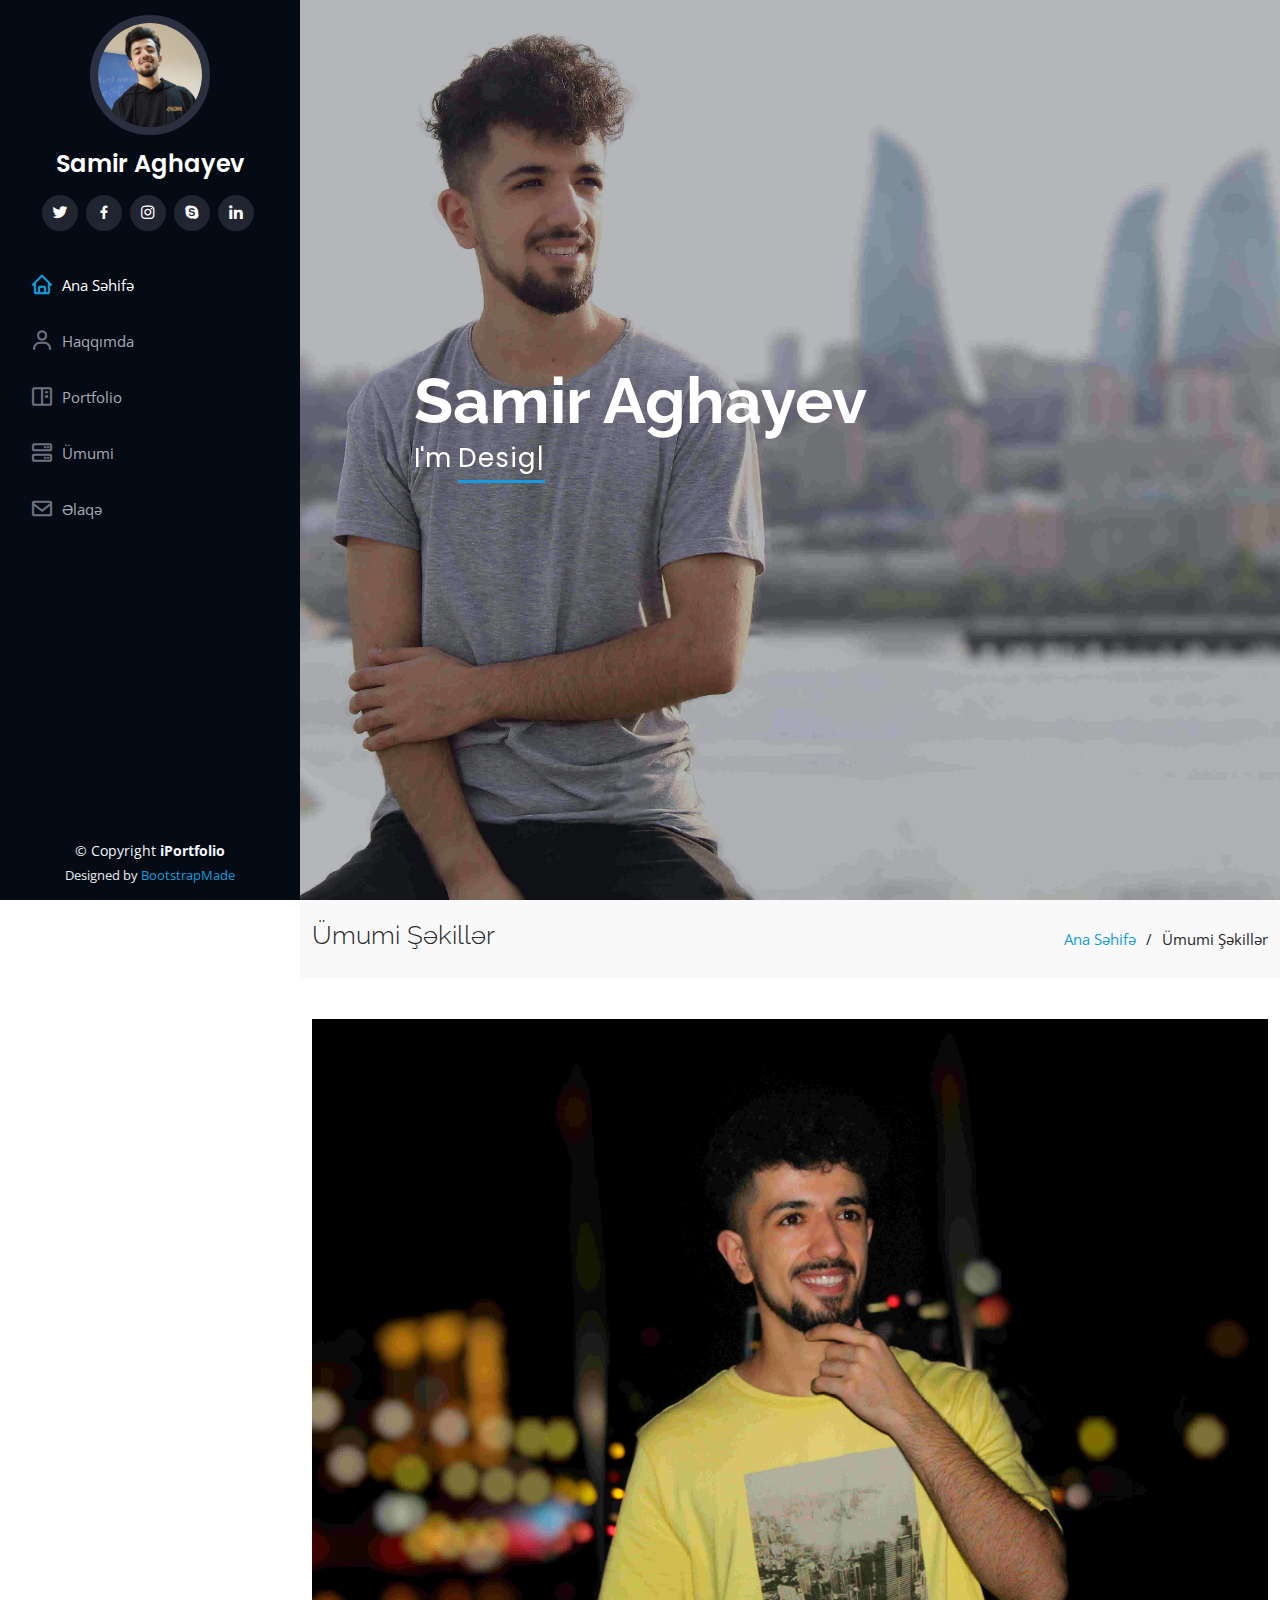
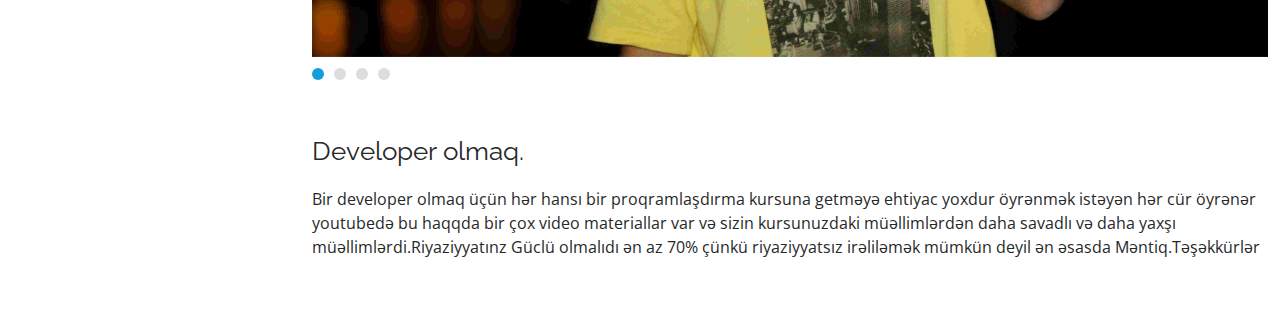
==== commit f4bcfbcb: "samir" ====
--- a/portfolio-details.html
+++ b/portfolio-details.html
@@ -103,10 +103,10 @@
         <div class="portfolio-details-container">
 
           <div class="owl-carousel portfolio-details-carousel">
-            <img src="assets/img/testimonials/1609260500590.jpg" class="img-fluid" alt="">
-            <img src="assets/img/testimonials/1609260500582.jpeg" class="img-fluid" alt="">
-            <img src="assets/img/testimonials/1609260500601.jpeg" class="img-fluid" alt="">
-            <img src="assets/img/testimonials/1609260736816.jpeg" class="img-fluid" alt="">
+            <img src="assets/img/testimonials/sari koy.jpeg" class="img-fluid" alt="">
+            <img src="assets/img/testimonials/guzgu.jpeg" class="img-fluid" alt="">
+            <img src="assets/img/testimonials/gitara2.jpeg" class="img-fluid" alt="">
+            <img src="assets/img/testimonials/canon.jpeg" class="img-fluid" alt="">
           </div>
 
          
--- a/assets/css/style.css
+++ b/assets/css/style.css
@@ -228,7 +228,7 @@
 #hero {
   width: 100%;
   height: 100vh;
-  background: url("../img/samir2.jpg") top center;
+  background: url("../img/samir5.jpeg") top center;
   background-size: cover;
 }
 
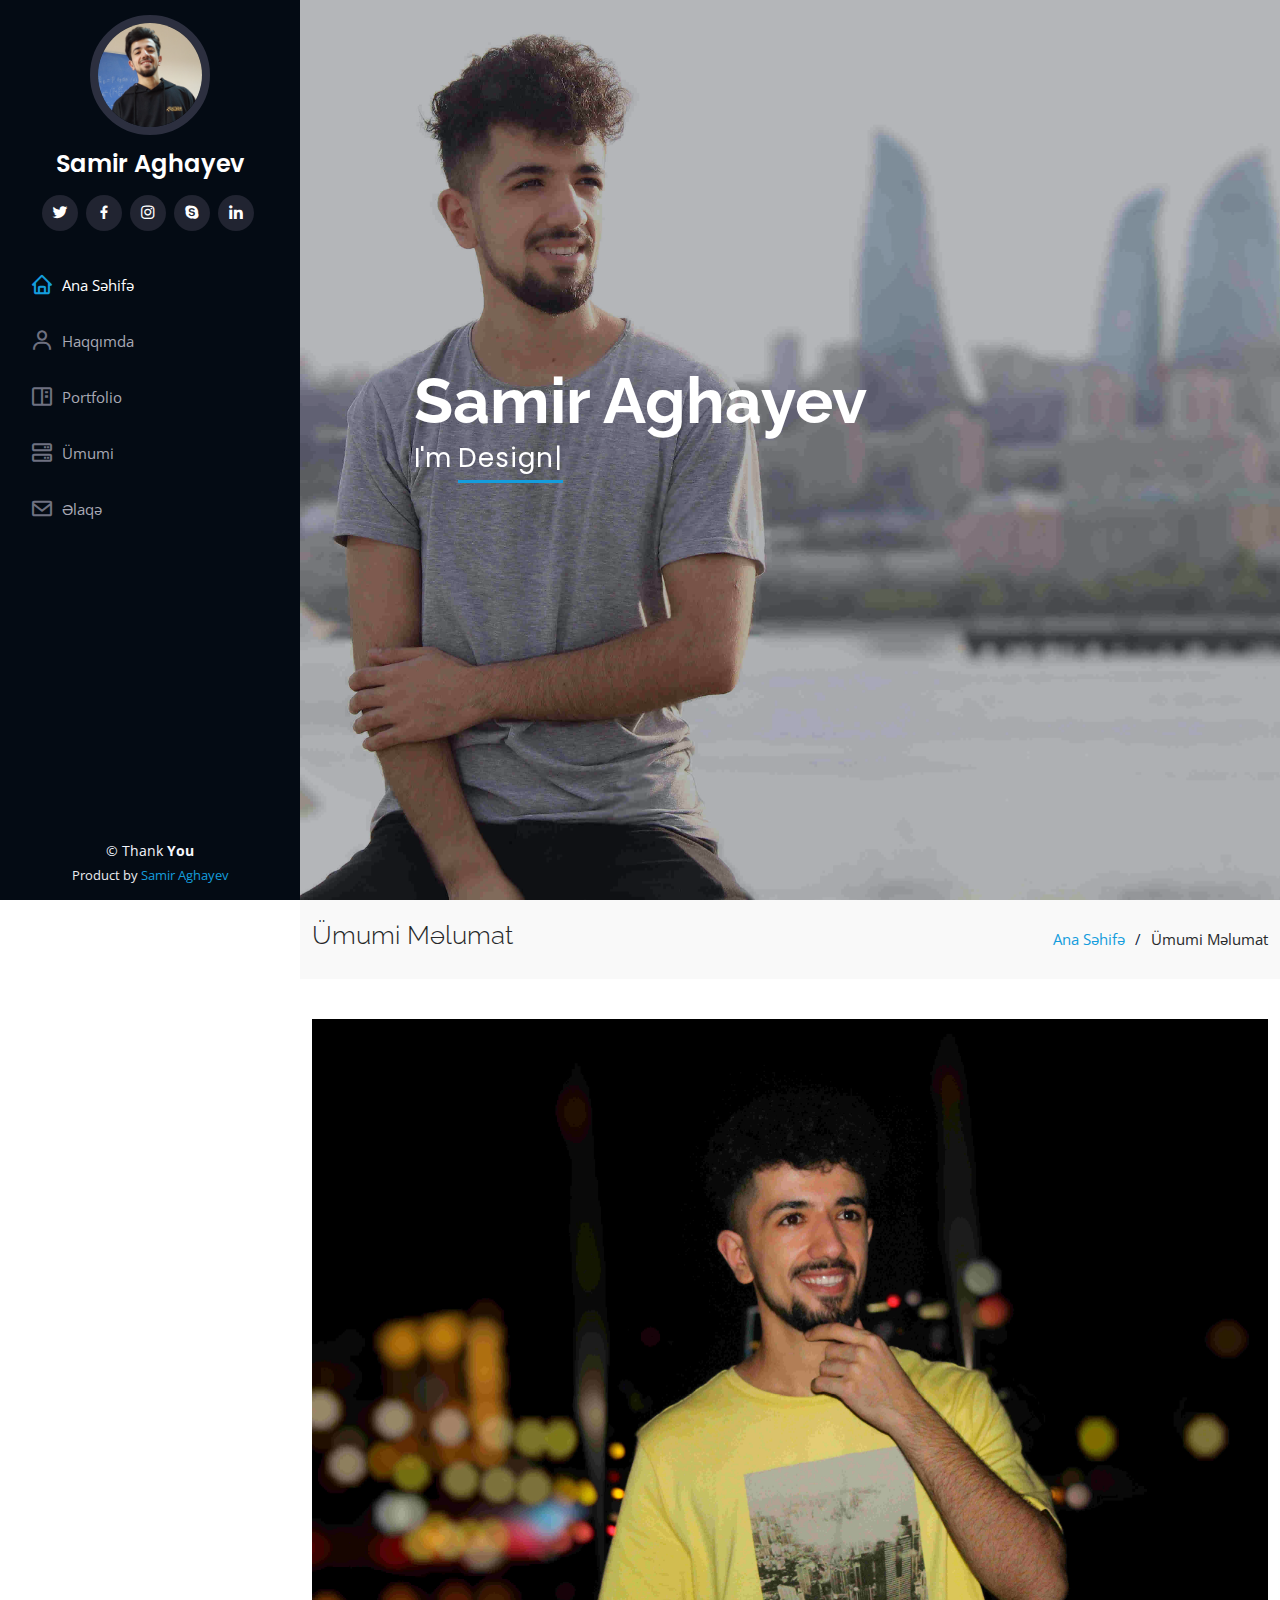
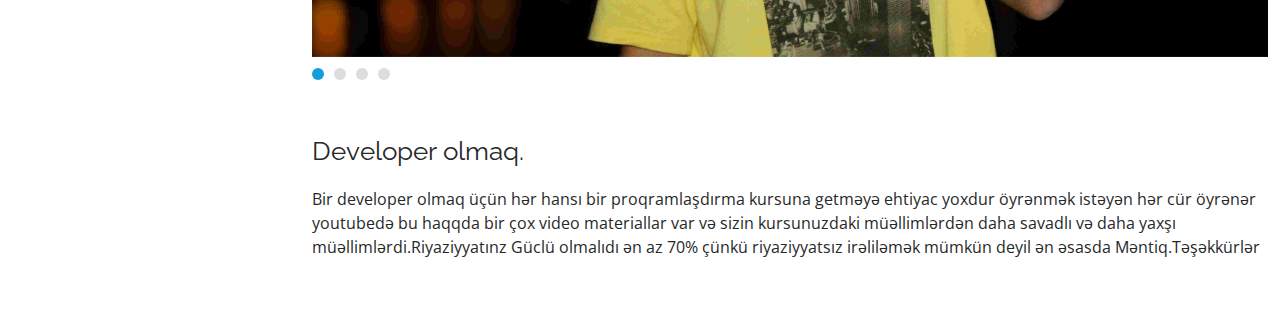
==== commit 45c0d86e: "samir" ====
--- a/portfolio-details.html
+++ b/portfolio-details.html
@@ -86,10 +86,10 @@
       <div class="container">
 
         <div class="d-flex justify-content-between align-items-center">
-          <h2>Ümumi Şəkillər</h2>
+          <h2>Ümumi Məlumat</h2>
           <ol>
             <li><a href="index.html">Ana Səhifə</a></li>
-            <li>Ümumi Şəkillər</li>
+            <li>Ümumi Məlumat</li>
           </ol>
         </div>
 
@@ -127,14 +127,14 @@
   <footer id="footer">
     <div class="container">
       <div class="copyright">
-        &copy; Copyright <strong><span>iPortfolio</span></strong>
+        &copy; Thank <strong><span>You</span></strong>
       </div>
       <div class="credits">
         <!-- All the links in the footer should remain intact. -->
         <!-- You can delete the links only if you purchased the pro version. -->
         <!-- Licensing information: https://bootstrapmade.com/license/ -->
         <!-- Purchase the pro version with working PHP/AJAX contact form: https://bootstrapmade.com/iportfolio-bootstrap-portfolio-websites-template/ -->
-        Designed by <a href="https://bootstrapmade.com/">BootstrapMade</a>
+        Product by <a href="https://bootstrapmade.com/">Samir Aghayev</a>
       </div>
     </div>
   </footer><!-- End  Footer -->
